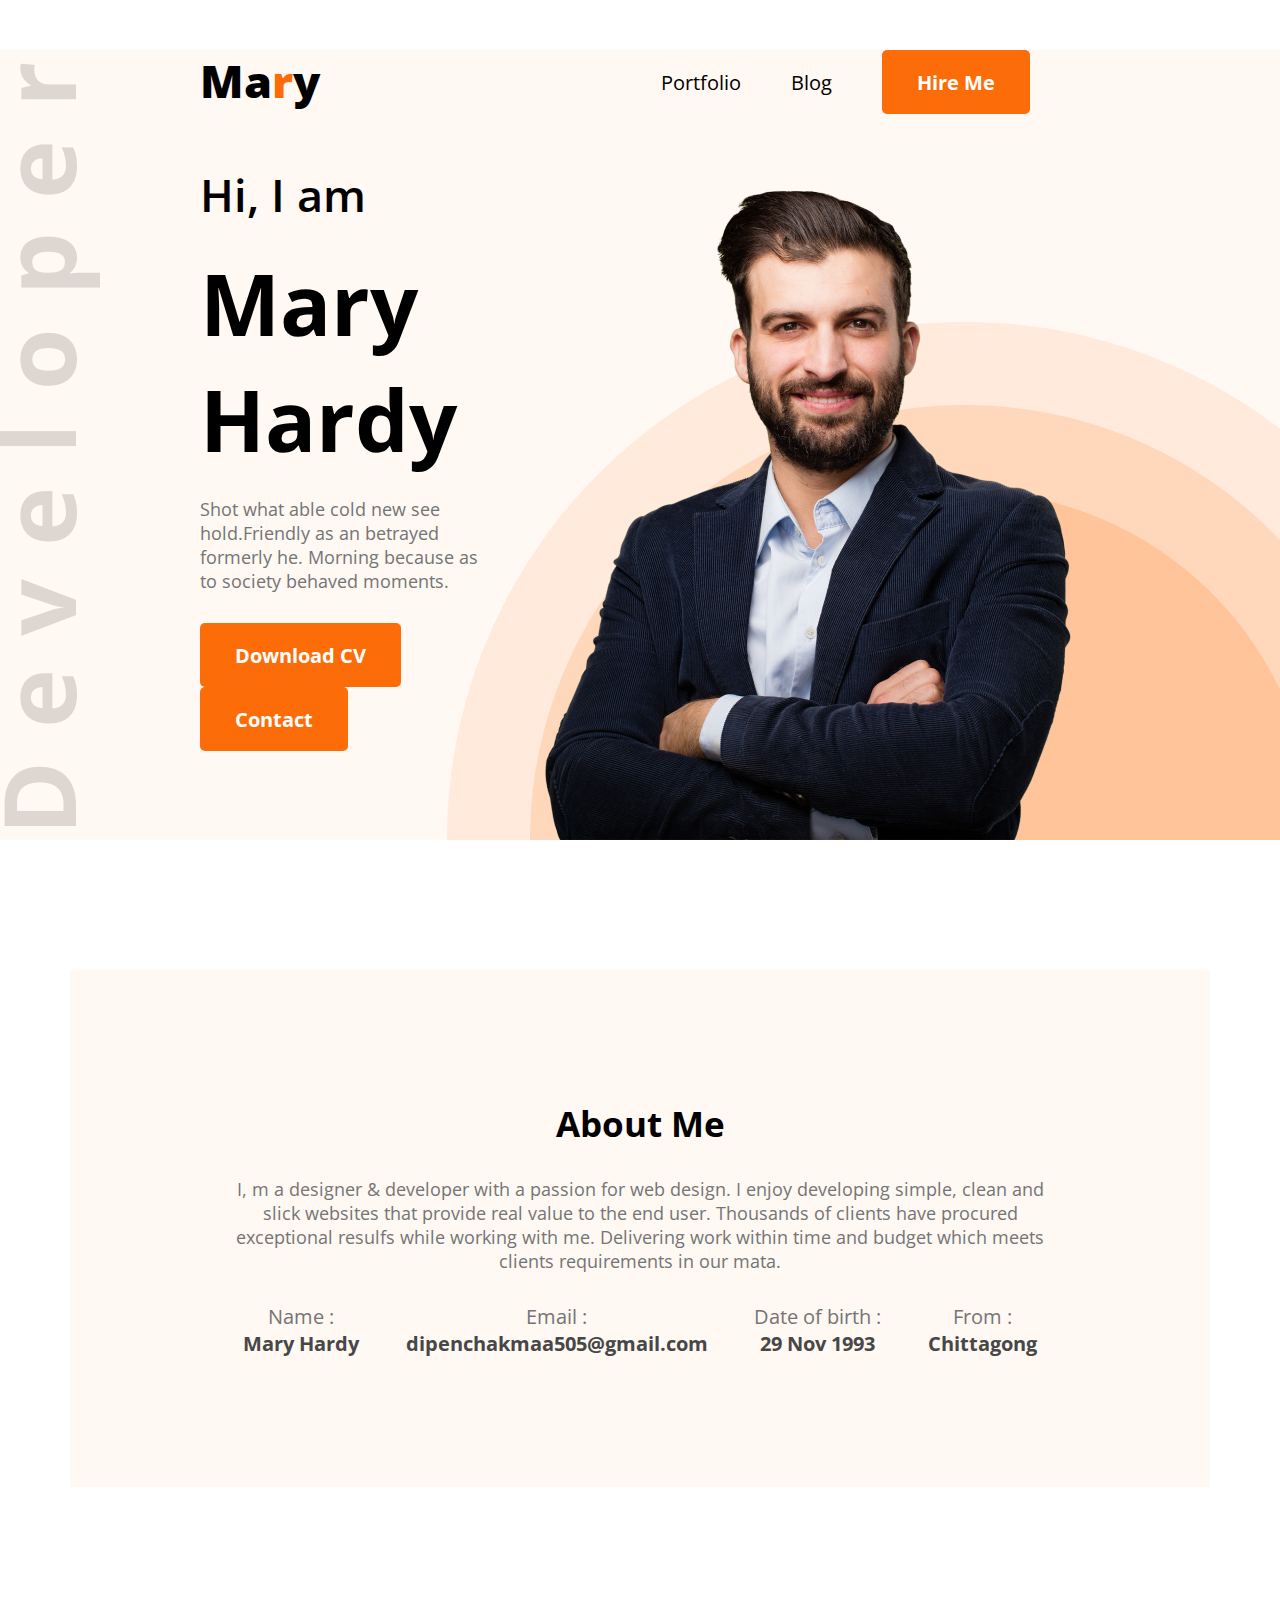
==== index.html @ d680557b "second commit" ====
<!DOCTYPE html>
<html lang="en">

<head>
    <meta charset="UTF-8">
    <meta http-equiv="X-UA-Compatible" content="IE=edge">
    <meta name="viewport" content="width=device-width, initial-scale=1.0">
    <title>Document</title>
    <link rel='stylesheet' href="styles/portfolio.css">
    <link rel="preconnect" href="https://fonts.googleapis.com">
    <link rel="preconnect" href="https://fonts.gstatic.com" crossorigin>
    <link
        href="https://fonts.googleapis.com/css2?family=Kaushan+Script&family=Open+Sans&family=Poppins&family=Roboto&display=swap"
        rel="stylesheet">
</head>

<body>
    <header class="header">
        <nav>
            <h2 class="nav-title">Ma<span class="text-primary">r</span>y</h2>
            <ul>
                <li>Portfolio</li>
                <li>Blog</li>
                <li><button class="btn-primary">Hire Me</button></li>
            </ul>
        </nav>  <!--nav-->
        <div class="banner">
            <div>
                <h3 class="banner-subtitle">Hi, I am</h3>
                <h1 class="banner-title">Mary Hardy</h1>
                <p class="banner-desc">
                    Shot what able cold new see hold.Friendly as an betrayed formerly he. Morning because as to society
                    behaved moments.
                </p>
                <button class = "btn-primary">Download CV</button>
                <button class = "btn-primary">Contact</button>
            </div>
            <img src="images/hardy.png" alt="">
        </div>  <!--banner-->
    </header>
    <main>
        <section class="about">
            <h3 class = "section-title">
                About Me
            </h3>
            <p class="section-desc">
                I, m a designer & developer with a passion for web design. I enjoy developing simple, clean and slick websites that provide real value to the end user. Thousands of clients have procured exceptional resulfs while working with me. Delivering work within time and budget which meets clients requirements in our mata.
            </p>
            <div class="about-info-container">
                <div class="about-info">
                    <p class="info-title">Name :</p>
                    <p class="info-desc">Mary Hardy</p>
                </div>
                <div class="about-info">
                    <p class="info-title">Email :</p>
                    <p class="info-desc">dipenchakmaa505@gmail.com</p>
                </div>
                <div class="about-info">
                    <p class="info-title">Date of birth :</p>
                    <p class="info-desc">29 Nov 1993</p>
                </div>
                <div class="about-info">
                    <p class="info-title">From :</p>
                    <p class="info-desc">Chittagong</p>
                </div>
            </div>
        </section>



























        <!-- my-own-practice-code -->
        <!-- <section class="about-me">
            <h2 class = "about-me-title">About Me</h2>
            <p class="about-me-desc">I, m a designer & developer with a passion for web design. I enjoy developing simple, clean and slick websites that provide real value to the end user. Thousands of clients have procured exceptional resulfs while working with me. Delivering work within time and budget which meets clients requirements in our mata.</p>
            <div class="information-box">
                <div class="name">
                    <p>Name</p>
                    <p class="bottom-information">Mary Hardy</p>
                </div>
                <div class="email">
                    <p>Email</p>
                    <p class="bottom-information">dipenchakmaa@gmail.com</p>
                </div>
                <div class="dob">
                    <p>Date of birth :</p>
                    <p class="bottom-information">29 Nov 1993</p>
                </div>
                <div class="from">
                    <p>From</p>
                    <p class="bottom-information">Chittagong</p>
                </div>
            </div>  
        </section> -->
    </main>
</body>

</html>
---- styles/portfolio.css ----
* {
    margin: 0px;
    padding: 0px;
    font-family: 'Open Sans', sans-serif;
}
.header {
    background: #FFF8F3;
    /* margin: 100px 0; */
    background-image: url('../images/header_bg.png'),url(/images/developer.png);
    background-repeat: no-repeat;
    background-position: bottom right, left;
}
.btn-primary {
    height: 64px;
    padding: 18px 35px;
    background-color: #FC6D0A;
    color: #ffff;
    font-size: 20px;
    font-weight: 700;
    border: 0;
    border-radius: 5px;
}
nav {
    display: flex;
    justify-content: space-between;
    margin: 50px 200px;
}
nav ul li {
    list-style: none;
    margin-right: 50px;
    font-size: 20px;
}
nav ul {
    display: flex;
    align-items: center;
}
.nav-title {
    font-weight: 800;
    font-size: 45px;
}
.text-primary {
    color: #FC6D0A;
}
/* banner */

.banner {
    display: flex;
    justify-content: space-between;
    margin: 0 200px;
}
.banner-subtitle {
    font-size: 45px;
    font-weight: 600;
    margin-bottom: 20px
}
.banner-title {
    font-size: 85px;
    font-weight: 700;
    margin-bottom: 20px
}
.banner-desc {
    font-size: 18px;
    font-weight: 400;
    color: #757575;
    margin-bottom: 30px;
}
/* main */
main {
    max-width: 1140px;
    margin: 0 auto;
}
/* about-me-section */
.about {
    margin: 130px 0;
    background-color: #FFF8F3;
    padding: 130px 150px;
    text-align: center;
}
.section-title {
    margin-bottom: 30px;
    font-size: 35px;
    font-weight: 700;
}
.section-desc {
    color: #757575;
    font-size: 18px;
    margin-bottom: 30px;
}
.about-info-container {
    display: flex;
    justify-content: space-around;
}
.info-title {
    font-size: 20px;
    color: #757575;
}
.info-desc {
    font-size: 20px;
    font-weight: 700;
    color: #474747;
}

















    /* my-own-practice-code */
/* main {
    margin: 130px 230px;
}
.about-me-desc {
    color: #757575;
    font-size: 18px;
}
.about-me {
    background-color: #FFF8F3;
    text-align: center;
    padding: 130px 150px;
}
.about-me-title, .about-me-desc {
    margin-bottom: 30px;
}
.information-box {
    display: flex;
    justify-content: space-between;
}
.bottom-information {
    font-size: 20px;
    font-weight: 700;
    color: #474747;
} */
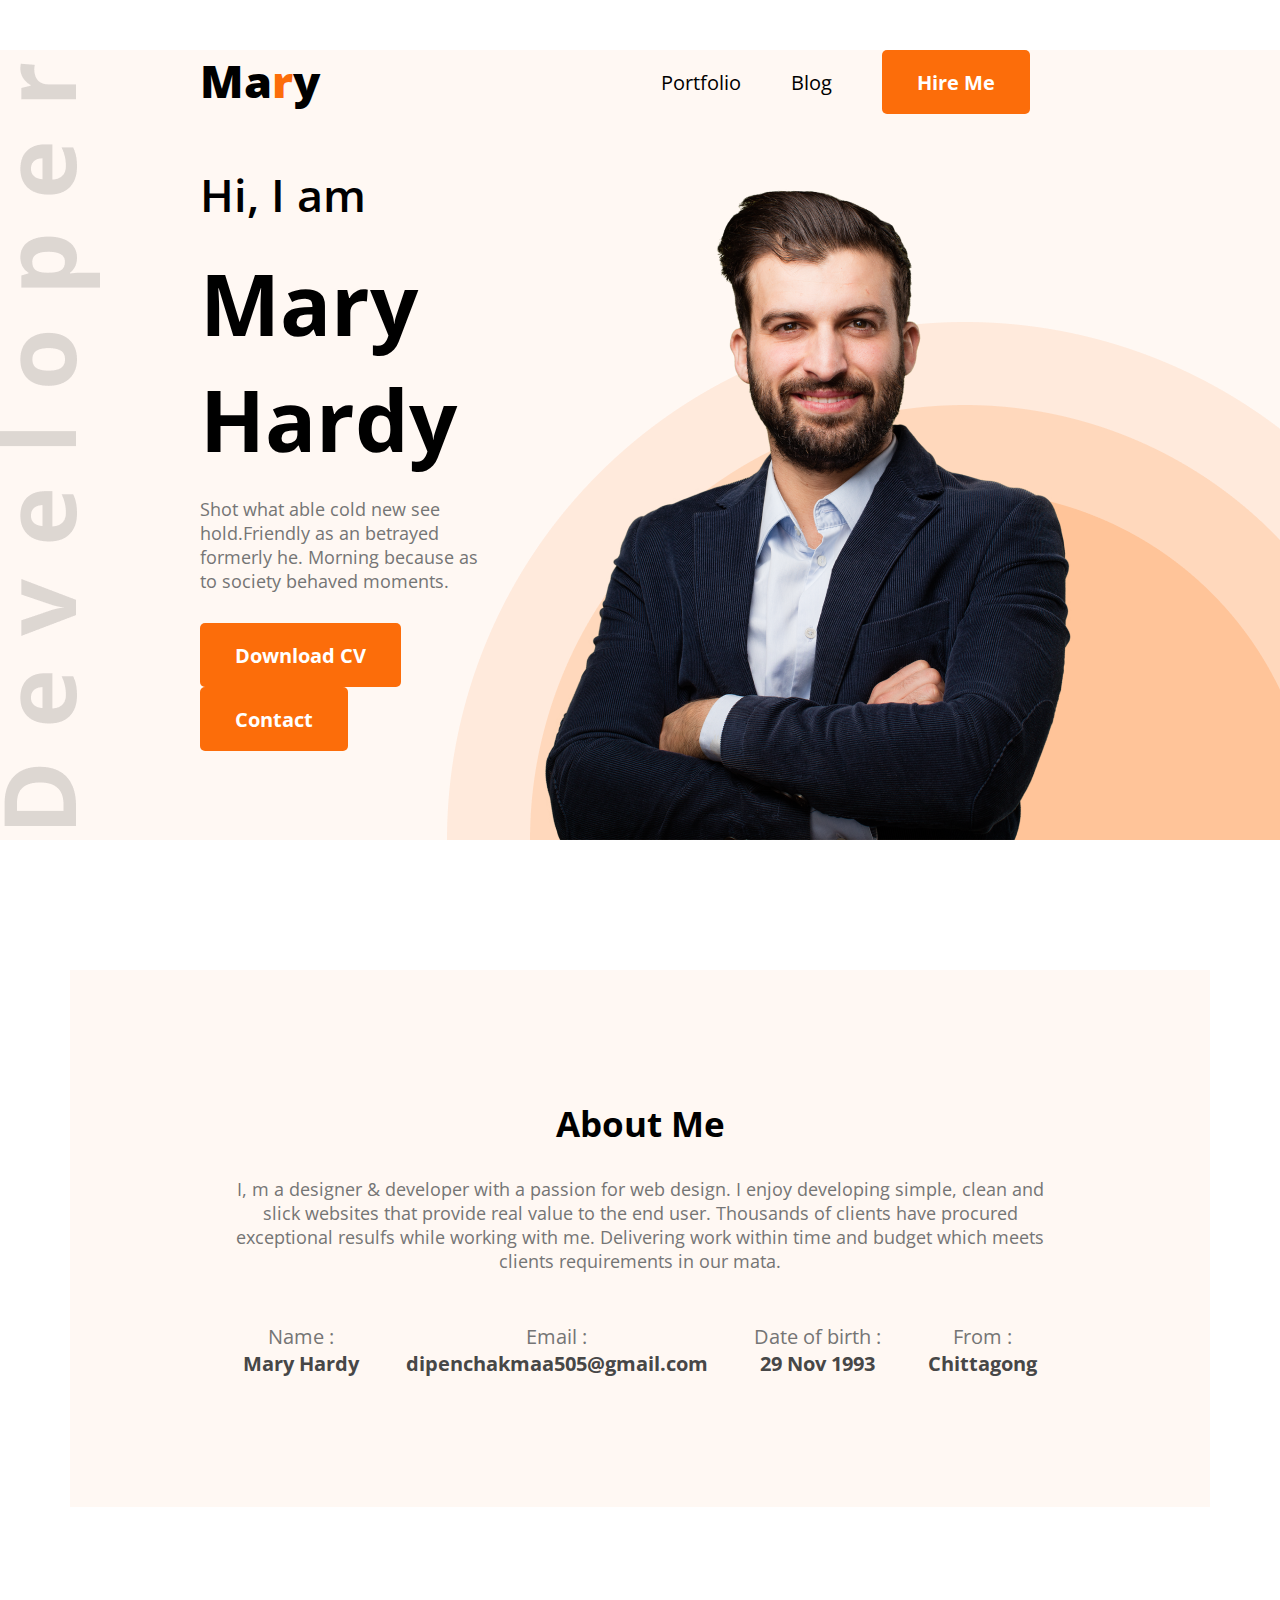
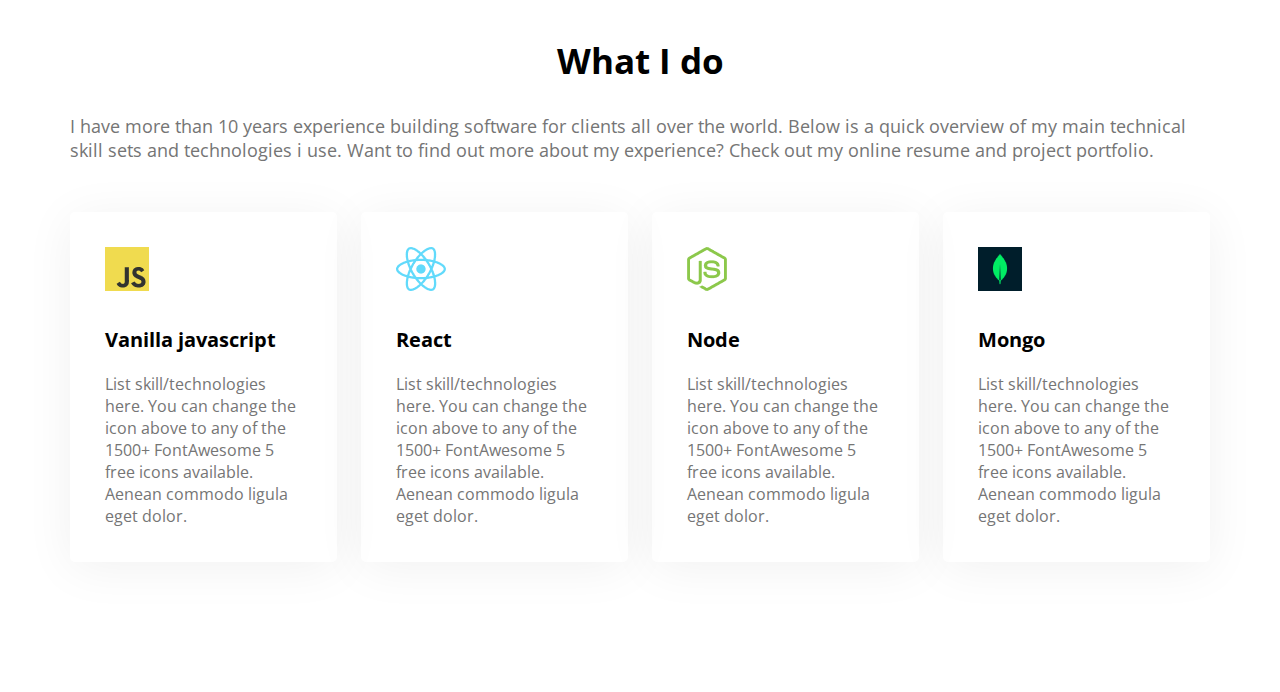
==== commit 81d231bb: "what i do section added" ====
--- a/index.html
+++ b/index.html
@@ -23,7 +23,7 @@
                 <li>Blog</li>
                 <li><button class="btn-primary">Hire Me</button></li>
             </ul>
-        </nav>  <!--nav-->
+        </nav> <!--nav-->
         <div class="banner">
             <div>
                 <h3 class="banner-subtitle">Hi, I am</h3>
@@ -32,19 +32,22 @@
                     Shot what able cold new see hold.Friendly as an betrayed formerly he. Morning because as to society
                     behaved moments.
                 </p>
-                <button class = "btn-primary">Download CV</button>
-                <button class = "btn-primary">Contact</button>
+                <button class="btn-primary">Download CV</button>
+                <button class="btn-primary">Contact</button>
             </div>
             <img src="images/hardy.png" alt="">
-        </div>  <!--banner-->
+        </div> <!--banner-->
     </header>
     <main>
         <section class="about">
-            <h3 class = "section-title">
+            <h3 class="section-title">
                 About Me
             </h3>
             <p class="section-desc">
-                I, m a designer & developer with a passion for web design. I enjoy developing simple, clean and slick websites that provide real value to the end user. Thousands of clients have procured exceptional resulfs while working with me. Delivering work within time and budget which meets clients requirements in our mata.
+                I, m a designer & developer with a passion for web design. I enjoy developing simple, clean and slick
+                websites that provide real value to the end user. Thousands of clients have procured exceptional resulfs
+                while working with me. Delivering work within time and budget which meets clients requirements in our
+                mata.
             </p>
             <div class="about-info-container">
                 <div class="about-info">
@@ -65,7 +68,66 @@
                 </div>
             </div>
         </section>
-
+        <section class="what-i-do">
+            <h3 class="section-title">
+                What I do
+            </h3>
+            <p class="section-desc">
+                I have more than 10 years experience building software for clients all over the world. Below is a quick
+                overview of my main technical skill sets and technologies i use. Want to find out more about my
+                experience? Check out my online resume and project portfolio.
+            </p>
+            <div class="skills-container">
+                <div class="skill">
+                    <div class="icon-div">
+                        <img src="images/icons/js.png" alt="">
+                    </div>
+                    <h3 class="skill-title">
+                        Vanilla javascript
+                    </h3>
+                    <p class="skill-desc">
+                        List skill/technologies here. You can change the icon above to any of the 1500+ FontAwesome 5
+                        free icons available. Aenean commodo ligula eget dolor.
+                    </p>
+                </div>
+                <div class="skill">
+                    <div class="icon-div">
+                        <img src="images/icons/react.png" alt="">
+                    </div>
+                    <h3 class="skill-title">
+                        React
+                    </h3>
+                    <p class="skill-desc">
+                        List skill/technologies here. You can change the icon above to any of the 1500+ FontAwesome 5
+                        free icons available. Aenean commodo ligula eget dolor.
+                    </p>
+                </div>
+                <div class="skill">
+                    <div class="icon-div">
+                        <img src="images/icons/nodejs.png" alt="">
+                    </div>
+                    <h3 class="skill-title">
+                        Node
+                    </h3>
+                    <p class="skill-desc">
+                        List skill/technologies here. You can change the icon above to any of the 1500+ FontAwesome 5
+                        free icons available. Aenean commodo ligula eget dolor.
+                    </p>
+                </div>
+                <div class="skill">
+                    <div class="icon-div">
+                        <img src="images/icons/mongo.png" alt="">
+                    </div>
+                    <h3 class="skill-title">
+                        Mongo
+                    </h3>
+                    <p class="skill-desc">
+                        List skill/technologies here. You can change the icon above to any of the 1500+ FontAwesome 5
+                        free icons available. Aenean commodo ligula eget dolor.
+                    </p>
+                </div>
+            </div>
+        </section>
 
 
 
--- a/styles/portfolio.css
+++ b/styles/portfolio.css
@@ -80,11 +80,12 @@
     margin-bottom: 30px;
     font-size: 35px;
     font-weight: 700;
+    text-align: center;
 }
 .section-desc {
     color: #757575;
     font-size: 18px;
-    margin-bottom: 30px;
+    margin: 30px 0 50px;
 }
 .about-info-container {
     display: flex;
@@ -99,7 +100,33 @@
     font-weight: 700;
     color: #474747;
 }
-
+/* what-i-do-section */
+.what-i-do {
+    margin: 130px 0;
+}
+.skills-container {
+    /* border: 1px solid; */
+    display: flex;
+    gap: 24px;
+    /* justify-content: space-between; */
+}
+.skill-title {
+    font-size: 20px;
+    margin: 30px 0 20px;
+    font-weight: 700;
+}
+.skill-desc {
+    color: #757575;
+    /* font-size: 16px; */
+}
+.skill {
+    box-shadow: 0px 6px 50px rgba(0,0,0,0.06);
+    border-radius: 5px;
+    box-sizing: border-box;
+    /* border: 1px solid; */
+    /* margin-right: 24px; */
+    padding: 35px;
+}
 
 
 
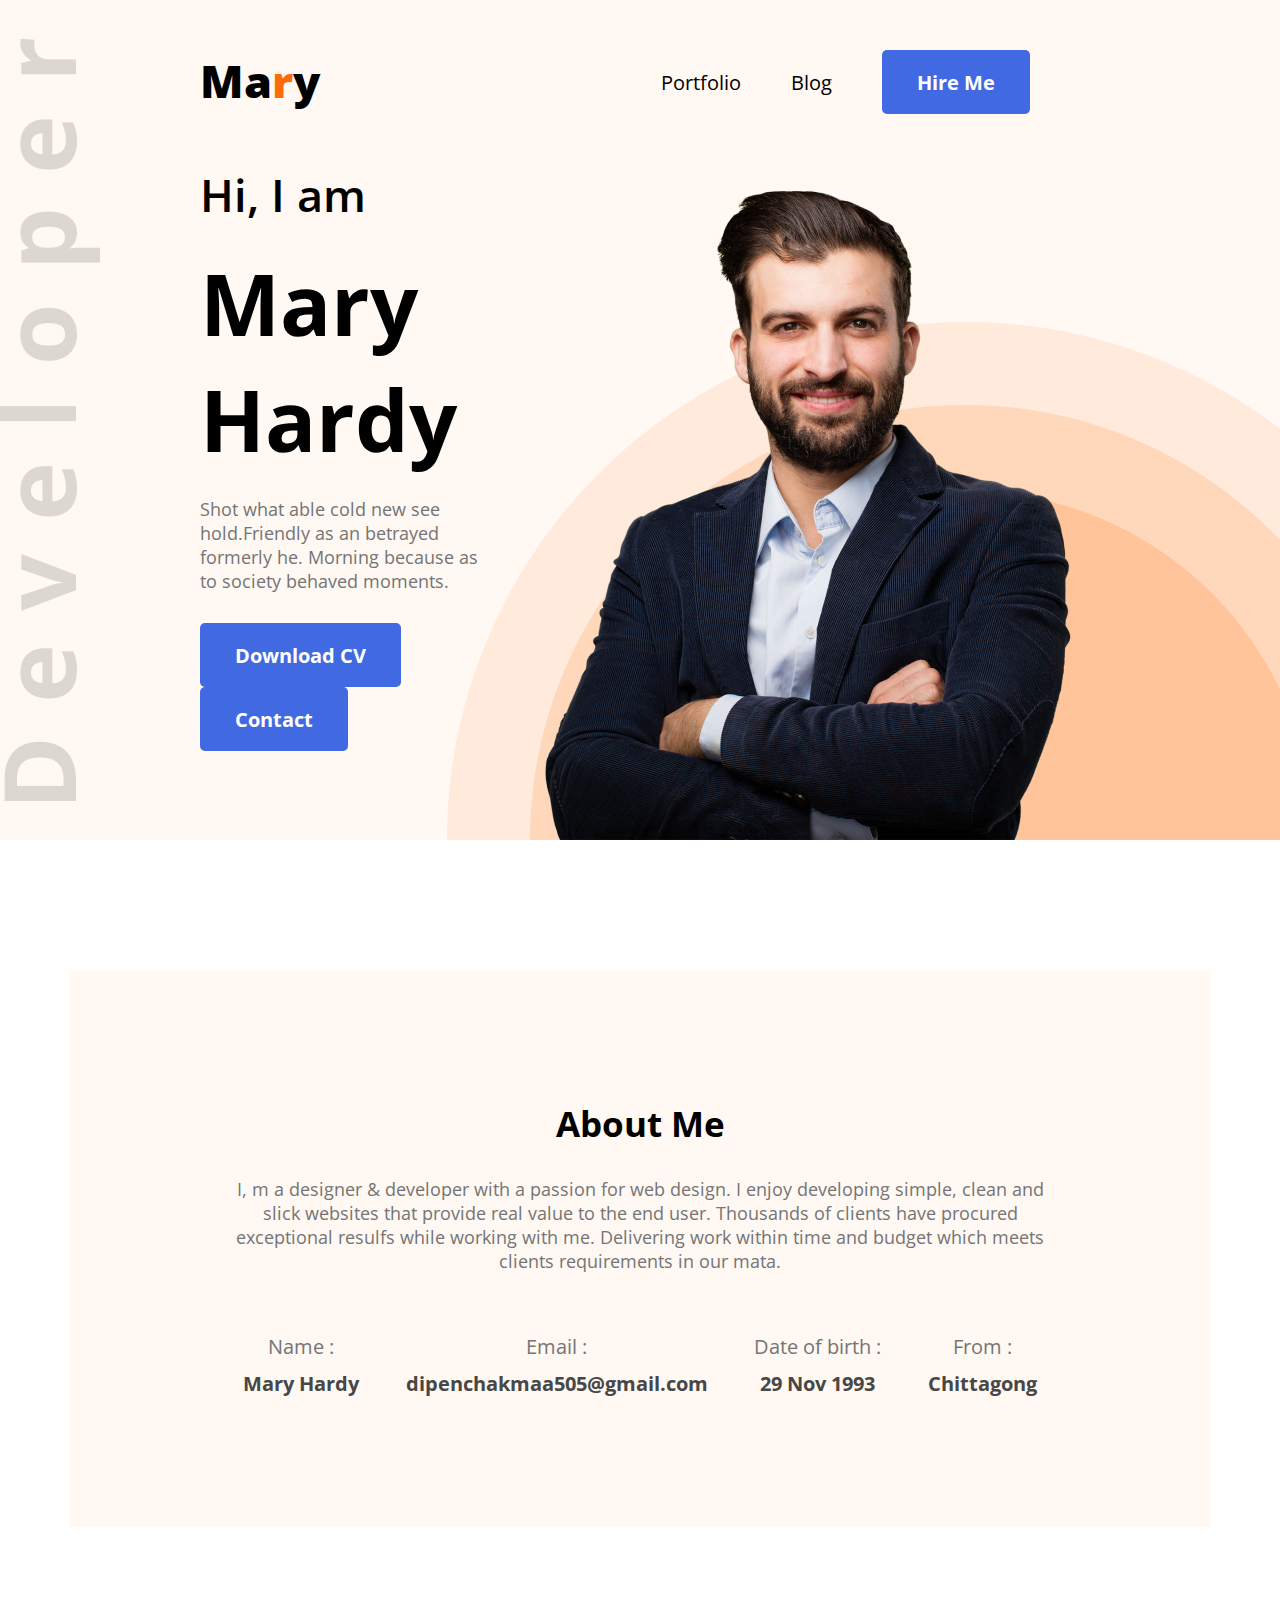
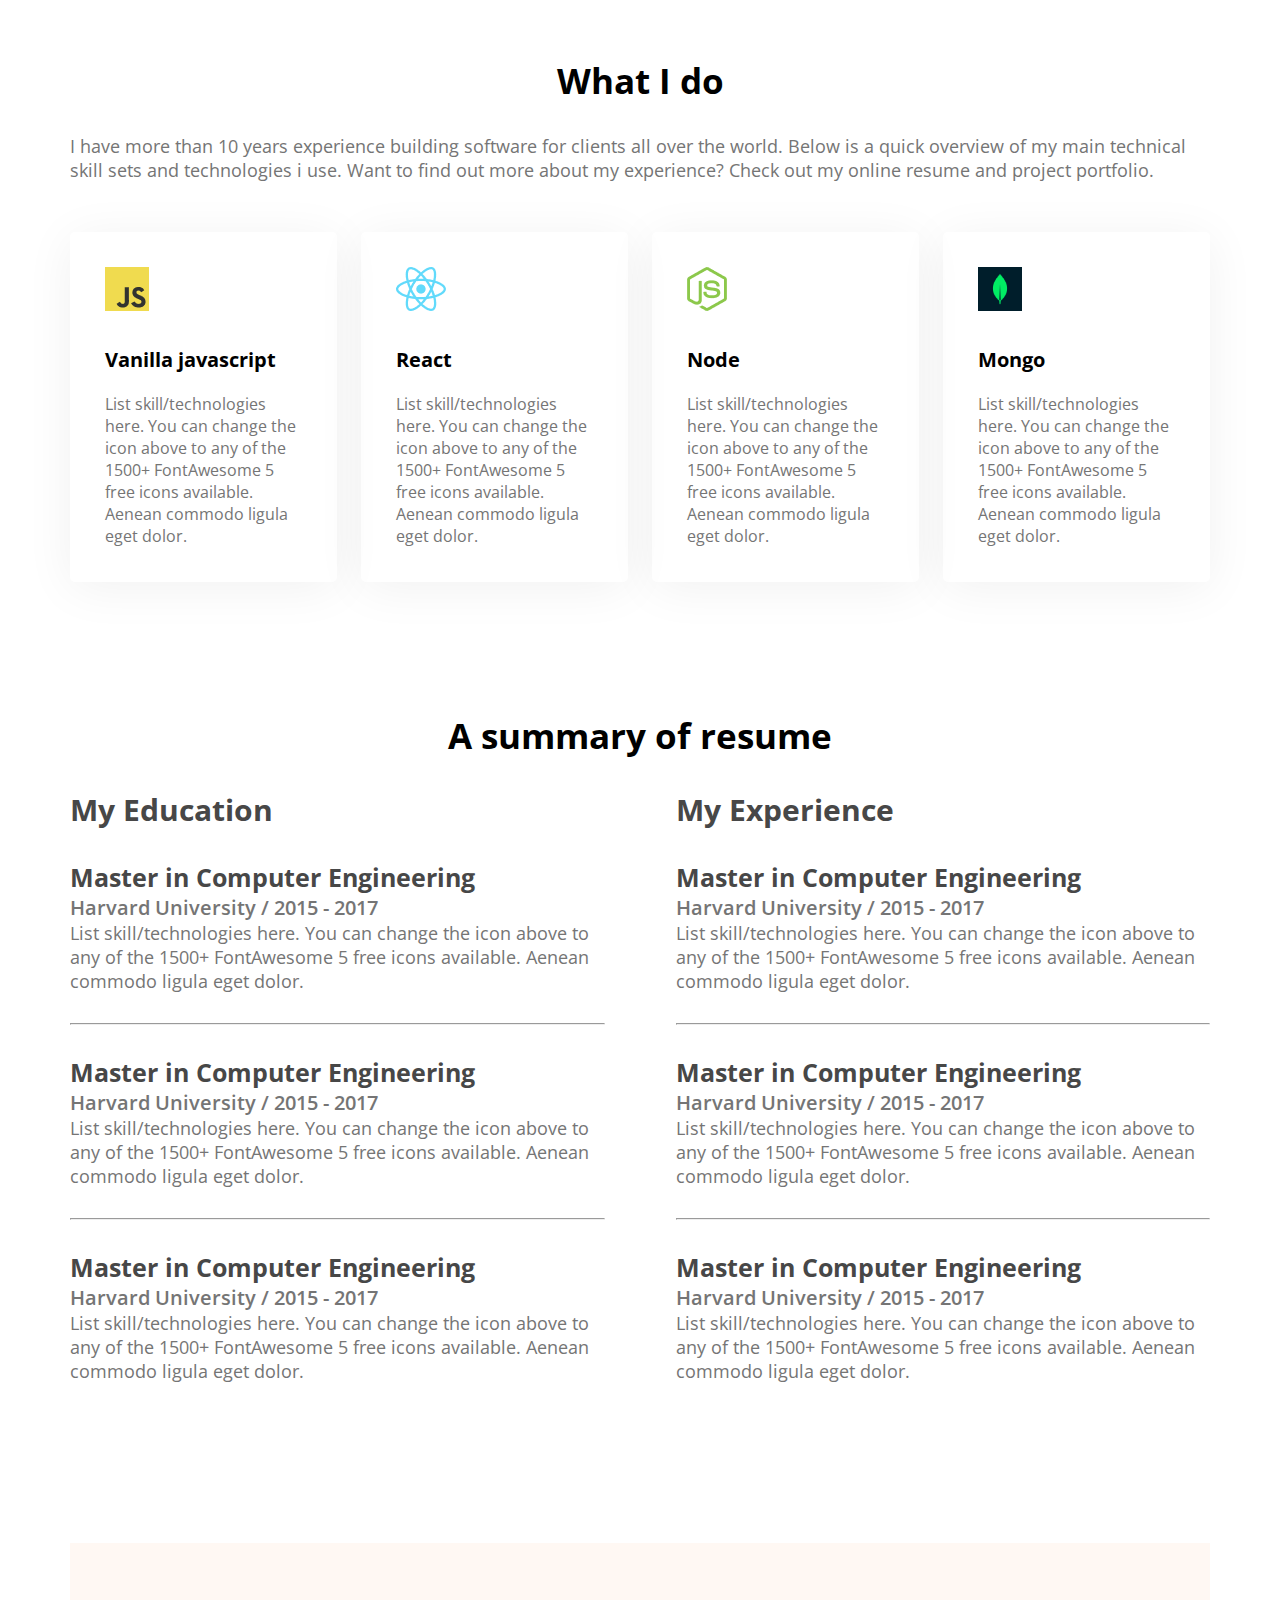
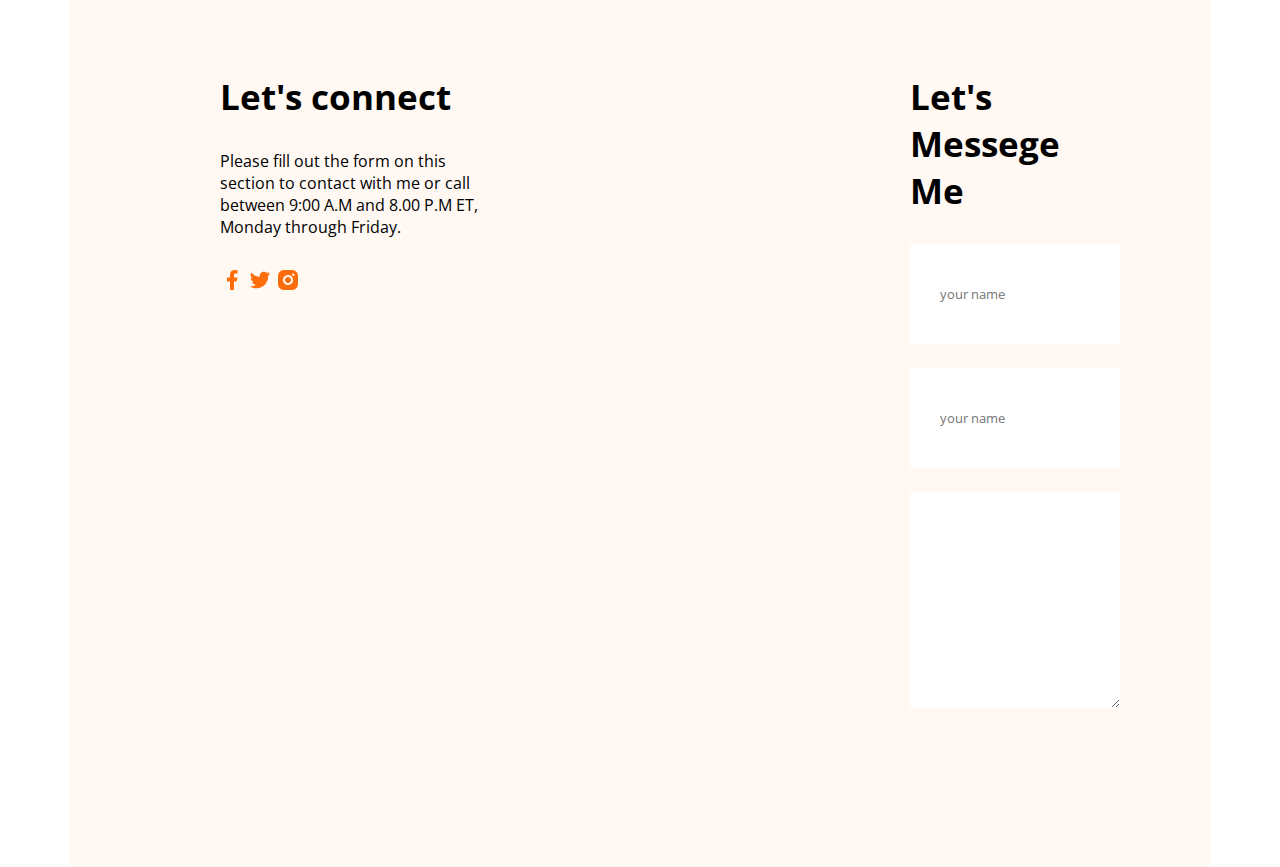
==== commit 22c95be2: "button color changed" ====
--- a/index.html
+++ b/index.html
@@ -129,54 +129,107 @@
             </div>
         </section>
 
-
-
-
-
-
-
-
-
-
-
-
-
-
-
-
-
-
-
-
-
-
-
-
-
-
-        <!-- my-own-practice-code -->
-        <!-- <section class="about-me">
-            <h2 class = "about-me-title">About Me</h2>
-            <p class="about-me-desc">I, m a designer & developer with a passion for web design. I enjoy developing simple, clean and slick websites that provide real value to the end user. Thousands of clients have procured exceptional resulfs while working with me. Delivering work within time and budget which meets clients requirements in our mata.</p>
-            <div class="information-box">
-                <div class="name">
-                    <p>Name</p>
-                    <p class="bottom-information">Mary Hardy</p>
-                </div>
-                <div class="email">
-                    <p>Email</p>
-                    <p class="bottom-information">dipenchakmaa@gmail.com</p>
-                </div>
-                <div class="dob">
-                    <p>Date of birth :</p>
-                    <p class="bottom-information">29 Nov 1993</p>
-                </div>
-                <div class="from">
-                    <p>From</p>
-                    <p class="bottom-information">Chittagong</p>
-                </div>
-            </div>  
-        </section> -->
+        <!-- resume-section -->
+        <section class="resume">
+            <h3 class="section-title">
+                A summary of resume
+            </h3>
+            <div class="resume-content">
+                <div class="resume-box">
+                    <h3 class="resume-title">My Education</h3>
+                    <div class="resume-item">
+                        <h3 class='resume-item-title'>Master in Computer Engineering</h3>
+                        <h4 class="resume-item-subtitle">Harvard University / 2015 - 2017
+                        </h4>
+                        <p class="resume-item-desc">
+                            List skill/technologies here. You can change the icon above
+                            to any of the 1500+ FontAwesome 5 free icons available. Aenean commodo ligula eget dolor.
+                        </p>
+                    </div> <!--resume-item-->
+                    <hr>
+                    <div class="resume-item">
+                        <h3 class='resume-item-title'>Master in Computer Engineering</h3>
+                        <h4 class="resume-item-subtitle">Harvard University / 2015 - 2017
+                        </h4>
+                        <p class="resume-item-desc">
+                            List skill/technologies here. You can change the icon above
+                            to any of the 1500+ FontAwesome 5 free icons available. Aenean commodo ligula eget dolor.
+                        </p>
+                    </div> <!--resume-item-->
+                    <hr>
+                    <div class="resume-item">
+                        <h3 class='resume-item-title'>Master in Computer Engineering</h3>
+                        <h4 class="resume-item-subtitle">Harvard University / 2015 - 2017
+                        </h4>
+                        <p class="resume-item-desc">
+                            List skill/technologies here. You can change the icon above
+                            to any of the 1500+ FontAwesome 5 free icons available. Aenean commodo ligula eget dolor.
+                        </p>
+                    </div> <!--resume-item-->
+                </div> <!--resume-box-->
+                <div class="resume-box">
+                    <h3 class="resume-title">My Experience</h3>
+                    <div class="resume-item">
+                        <h3 class='resume-item-title'>Master in Computer Engineering</h3>
+                        <h4 class="resume-item-subtitle">Harvard University / 2015 - 2017
+                        </h4>
+                        <p class="resume-item-desc">
+                            List skill/technologies here. You can change the icon above
+                            to any of the 1500+ FontAwesome 5 free icons available. Aenean commodo ligula eget dolor.
+                        </p>
+                    </div> <!--resume-item-->
+                    <hr>
+                    <div class="resume-item">
+                        <h3 class='resume-item-title'>Master in Computer Engineering</h3>
+                        <h4 class="resume-item-subtitle">Harvard University / 2015 - 2017
+                        </h4>
+                        <p class="resume-item-desc">
+                            List skill/technologies here. You can change the icon above
+                            to any of the 1500+ FontAwesome 5 free icons available. Aenean commodo ligula eget dolor.
+                        </p>
+                    </div> <!--resume-item-->
+                    <hr>
+                    <div class="resume-item">
+                        <h3 class='resume-item-title'>Master in Computer Engineering</h3>
+                        <h4 class="resume-item-subtitle">Harvard University / 2015 - 2017
+                        </h4>
+                        <p class="resume-item-desc">
+                            List skill/technologies here. You can change the icon above
+                            to any of the 1500+ FontAwesome 5 free icons available. Aenean commodo ligula eget dolor.
+                        </p>
+                    </div> <!--resume-item-->
+                </div> <!--resume-box-->
+            </div> <!--resume-content-->
+        </section>
+
+        <section class="contact">
+            <div class="contact-box">
+                <h3 class="section-title">Let's connect</h3>
+                <p class="contact-desc">
+                    Please fill out the form on this section to contact with me or call between 9:00 A.M and 8.00 P.M
+                    ET, Monday through Friday.
+                </p>
+                <a href="">
+                    <img src="images/icons/facebook.png" alt="">
+                </a>
+                <a href="">
+                    <img src="images/icons/twitter.png" alt="">
+                </a>
+                <a href="">
+                    <img src="images/icons/insta.png" alt="">
+                </a>
+            </div>
+            <div class="contact-box">
+                <h3 class="section-title">Let's Messege Me</h3>
+                <div class="form">
+                    <form action="">
+                        <p><input type="text" name="" id="" placeholder="your name"></p>
+                        <p><input type="text" name="" id="" placeholder="your name"></p>
+                        <p><textarea name="" id="" cols="30" rows="10"></textarea></p>
+                    </form>
+                </div>
+            </div>
+        </section>  <!--contact-->
     </main>
 </body>
 
--- a/styles/portfolio.css
+++ b/styles/portfolio.css
@@ -13,7 +13,7 @@
 .btn-primary {
     height: 64px;
     padding: 18px 35px;
-    background-color: #FC6D0A;
+    background-color: royalblue;
     color: #ffff;
     font-size: 20px;
     font-weight: 700;
@@ -23,7 +23,7 @@
 nav {
     display: flex;
     justify-content: space-between;
-    margin: 50px 200px;
+    padding: 50px 200px;
 }
 nav ul li {
     list-style: none;
@@ -94,6 +94,7 @@
 .info-title {
     font-size: 20px;
     color: #757575;
+    margin: 10px 0;
 }
 .info-desc {
     font-size: 20px;
@@ -101,7 +102,7 @@
     color: #474747;
 }
 /* what-i-do-section */
-.what-i-do {
+.what-i-do,.resume-section,.resume {
     margin: 130px 0;
 }
 .skills-container {
@@ -127,44 +128,56 @@
     /* margin-right: 24px; */
     padding: 35px;
 }
-
-
-
-
-
-
-
-
-
-
-
-
-
-
-
-
-    /* my-own-practice-code */
-/* main {
-    margin: 130px 230px;
+/* resume-section */
+.resume-content {
+    display: flex;
+    gap: 71px;
 }
-.about-me-desc {
+.resume-item {
+    margin: 30px 0;
+}
+.resume-title {
+    font-size: 30px;
+    color: #474747;
+}
+.resume-item-title {
+    color: #474747;
+    font-size: 25px;
+}
+.resume-item-subtitle {
+    color: #757575;
+    font-size: 20px;
+    font-weight: 600;
+}
+.resume-item-desc {
     color: #757575;
     font-size: 18px;
 }
-.about-me {
-    background-color: #FFF8F3;
-    text-align: center;
-    padding: 130px 150px;
+
+/* contact-style */
+.contact {
+    display: flex;
+    gap: 120px;
+    background: #FFF8F3;
 }
-.about-me-title, .about-me-desc {
-    margin-bottom: 30px;
+.contact .section-title {
+    text-align: left;
 }
-.information-box {
-    display: flex;
-    justify-content: space-between;
+.contact-desc {
+    margin: 30px 0;
 }
-.bottom-information {
-    font-size: 20px;
-    font-weight: 700;
-    color: #474747;
-} */+.contact-box {
+    margin: 130px 150px;
+}
+.contact input[type="text"],input[type="email"],textarea {
+    margin-bottom: 24px;
+    border: 0;
+    padding: 18px 30px;
+    width: 100%;
+}
+input {
+    height: 64px;
+}
+.contact a {
+    text-decoration: none;
+}